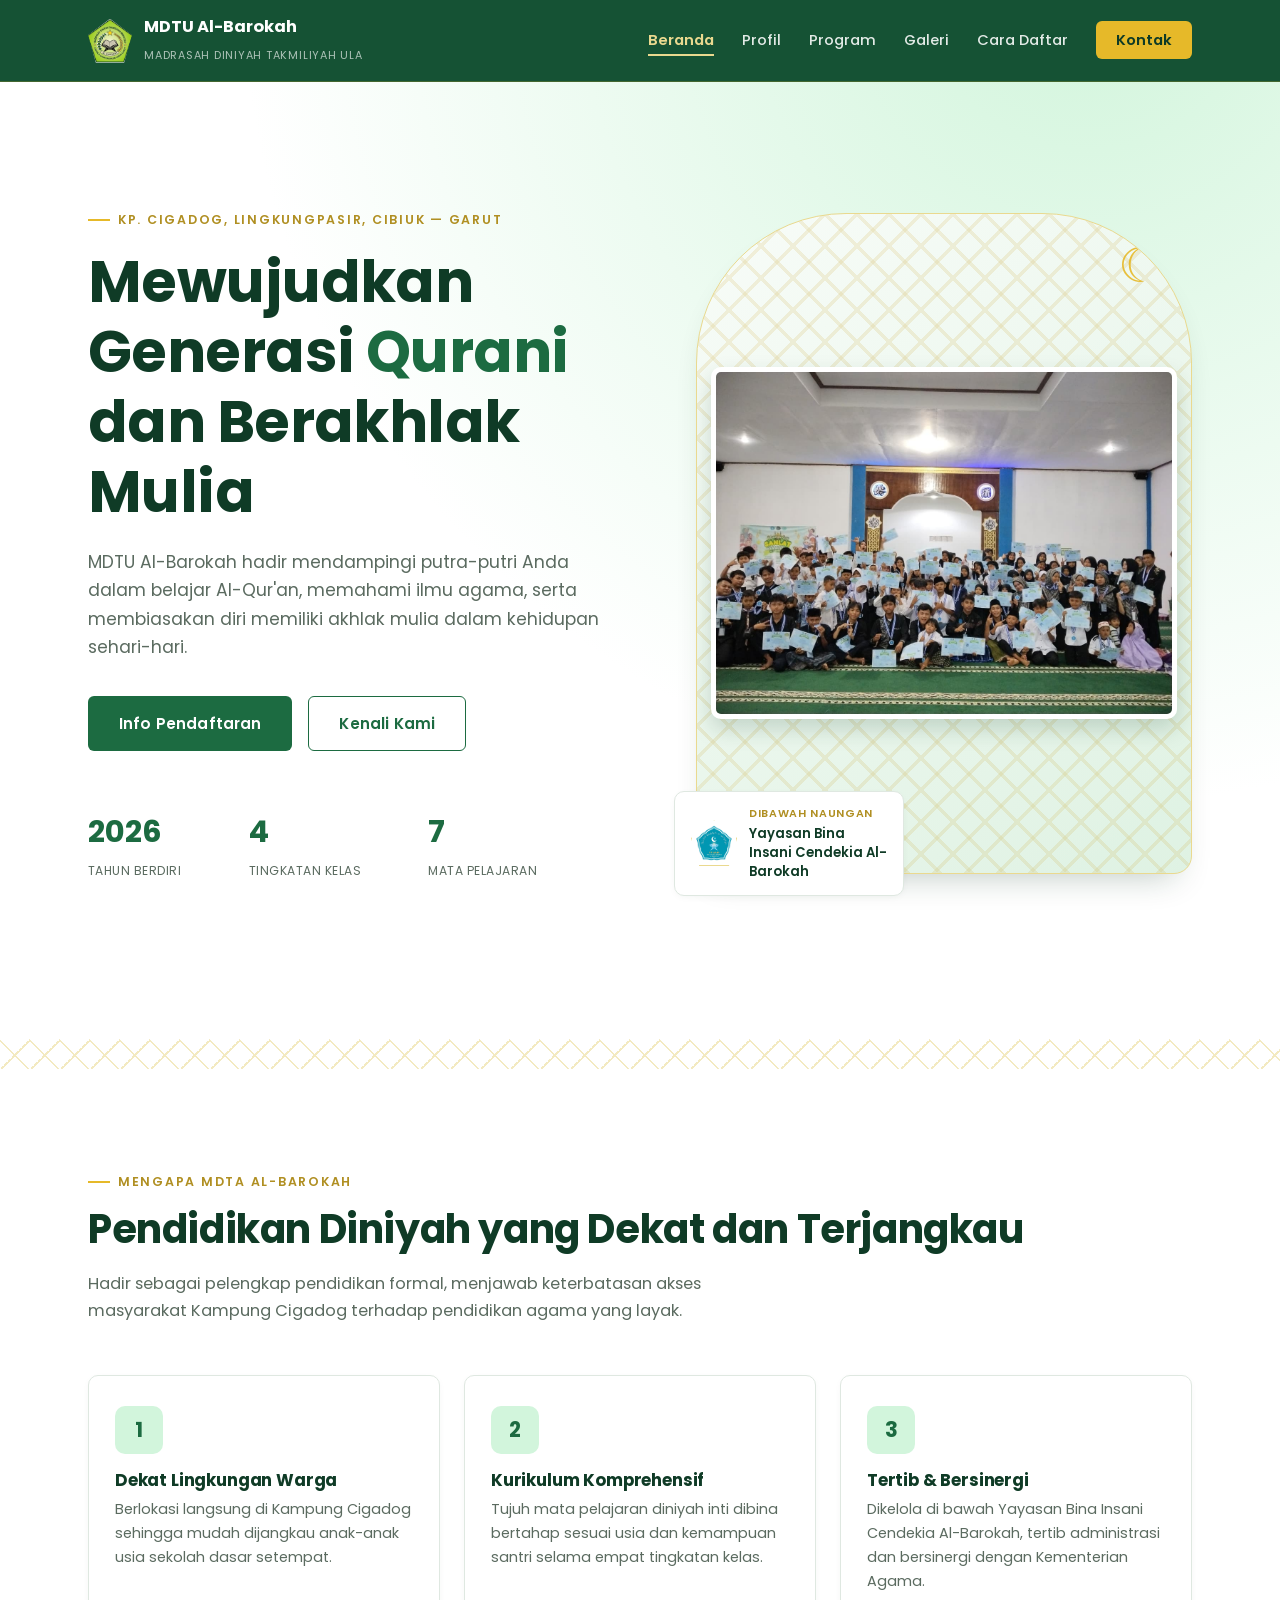
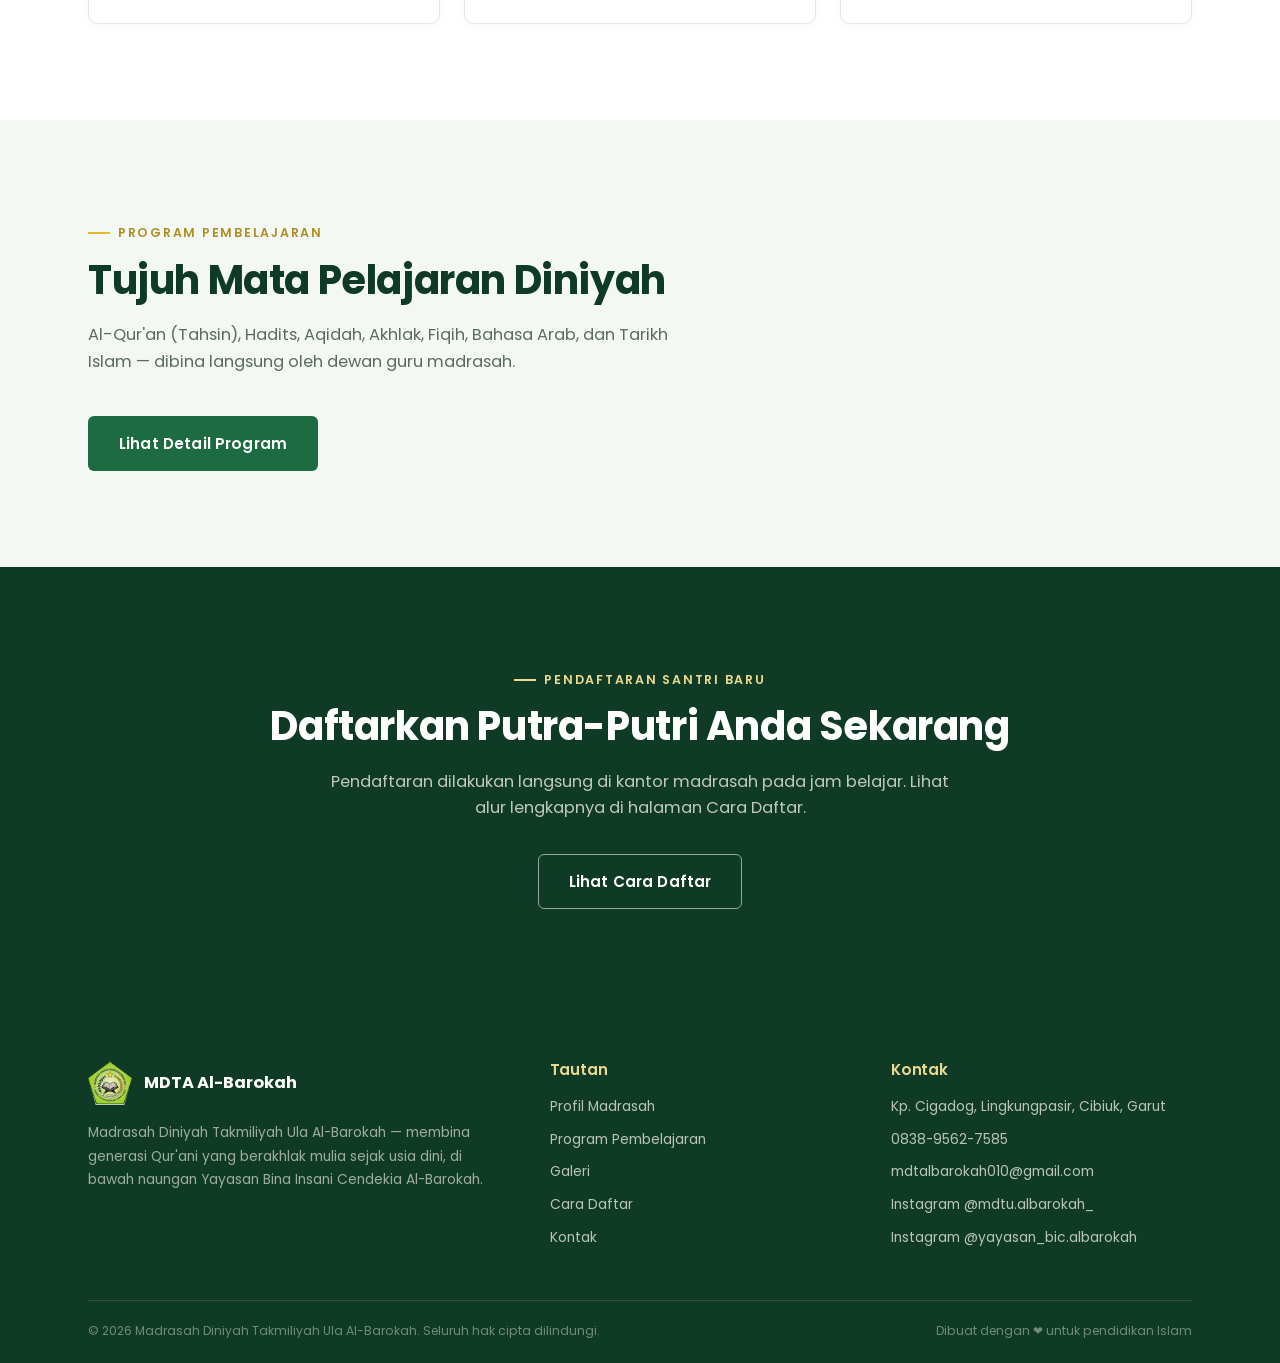
==== index.html @ fc1f7b7e "muti" ====
<!DOCTYPE html>
<html lang="id">
<head>
<meta charset="UTF-8">
<meta name="viewport" content="width=device-width, initial-scale=1.0">
<title>MDTU Al-Barokah — Beranda</title>
<meta name="description" content="Madrasah Diniyah Takmiliyah Ula Al-Barokah, Kp. Cigadog, Lingkungpasir, Cibiuk, Garut.">
<link rel="preconnect" href="https://fonts.googleapis.com">
<link rel="preconnect" href="https://fonts.gstatic.com" crossorigin>
<link href="https://fonts.googleapis.com/css2?family=Poppins:wght@300;400;500;600;700;800&display=swap" rel="stylesheet">
<link rel="stylesheet" href="css/style.css">
</head>
<body>

<header>
  <div class="nav-wrap">
    <a href="index.html" class="logo">
      <div class="logo-mark"><img src="assets/logo-mdta.jpeg" alt="Logo MDTA Al-Barokah"></div>
      <div class="logo-text">
        <span class="name">MDTU Al-Barokah</span>
        <span class="tagline">Madrasah Diniyah Takmiliyah Ula</span>
      </div>
    </a>
    <nav id="mainNav">
      <ul>
        <li><a href="index.html" class="active">Beranda</a></li>
        <li><a href="profil.html">Profil</a></li>
        <li><a href="program.html">Program</a></li>
        <li><a href="galeri.html">Galeri</a></li>
        <li><a href="pendaftaran.html">Cara Daftar</a></li>
        <li><a href="kontak.html" class="nav-cta">Kontak</a></li>
      </ul>
    </nav>
    <button class="burger" id="burger" aria-label="Buka menu"><span></span><span></span><span></span></button>
  </div>
</header>

<section class="hero">
  <div class="hero-inner">
    <div class="hero-text">
      <span class="eyebrow">Kp. Cigadog, Lingkungpasir, Cibiuk — Garut</span>
      <h1>Mewujudkan Generasi <em>Qurani</em> dan Berakhlak Mulia</h1>
      <p>MDTU Al-Barokah hadir mendampingi putra-putri Anda dalam belajar Al-Qur'an, memahami ilmu agama, serta membiasakan diri memiliki akhlak mulia dalam kehidupan sehari-hari.</p>
    <div class="hero-actions">
        <a href="pendaftaran.html" class="btn btn-green">Info Pendaftaran</a>
        <a href="profil.html" class="btn btn-outline">Kenali Kami</a>
      </div>
      <div class="hero-stats">
        <div><strong>2026</strong><span>Tahun Berdiri</span></div>
        <div><strong>4</strong><span>Tingkatan Kelas</span></div>
        <div><strong>7</strong><span>Mata Pelajaran</span></div>
      </div>
    </div>
<div class="hero-photo reveal">
  <div class="hero-frame">
    <img src="assets/beranda 1.png"
      alt="Gedung MDTA Al-Barokah">
  </div>

  <div class="hero-photo-badge">
  <div class="badge-logo">
    <img src="assets/logo-yayasan.png"
      alt="Logo Yayasan Bina Insani Cendekia Al-Barokah">
  </div>

  <p>
    <span>Dibawah naungan</span>
    Yayasan Bina Insani Cendekia Al-Barokah
  </p>
</div>
</div>
  </div>
</section>

<div class="lattice-divider"></div>

<section>
  <div class="container">
    <span class="eyebrow">Mengapa MDTA Al-Barokah</span>
    <h2 class="section-title">Pendidikan Diniyah yang Dekat dan Terjangkau</h2>
    <p class="section-sub">Hadir sebagai pelengkap pendidikan formal, menjawab keterbatasan akses masyarakat Kampung Cigadog terhadap pendidikan agama yang layak.</p>
    <div class="value-grid">
      <div class="value-card reveal">
        <div class="icon">1</div>
        <h4>Dekat Lingkungan Warga</h4>
        <p>Berlokasi langsung di Kampung Cigadog sehingga mudah dijangkau anak-anak usia sekolah dasar setempat.</p>
      </div>
      <div class="value-card reveal">
        <div class="icon">2</div>
        <h4>Kurikulum Komprehensif</h4>
        <p>Tujuh mata pelajaran diniyah inti dibina bertahap sesuai usia dan kemampuan santri selama empat tingkatan kelas.</p>
      </div>
      <div class="value-card reveal">
        <div class="icon">3</div>
        <h4>Tertib &amp; Bersinergi</h4>
        <p>Dikelola di bawah Yayasan Bina Insani Cendekia Al-Barokah, tertib administrasi dan bersinergi dengan Kementerian Agama.</p>
      </div>
    </div>
  </div>
</section>

<section class="bg-soft">
  <div class="container">
    <span class="eyebrow">Program Pembelajaran</span>
    <h2 class="section-title">Tujuh Mata Pelajaran Diniyah</h2>
    <p class="section-sub">Al-Qur'an (Tahsin), Hadits, Aqidah, Akhlak, Fiqih, Bahasa Arab, dan Tarikh Islam — dibina langsung oleh dewan guru madrasah.</p>
    <div style="margin-top:40px;">
      <a href="program.html" class="btn btn-green">Lihat Detail Program</a>
    </div>
  </div>
</section>

<section class="daftar">
  <div class="container" style="text-align:center;">
    <span class="eyebrow" style="justify-content:center;">Pendaftaran Santri Baru</span>
    <h2 class="section-title" style="color:#fff;">Daftarkan Putra-Putri Anda Sekarang</h2>
    <p class="section-sub" style="margin:0 auto 32px;">Pendaftaran dilakukan langsung di kantor madrasah pada jam belajar. Lihat alur lengkapnya di halaman Cara Daftar.</p>
    <a href="pendaftaran.html" class="btn btn-outline-light">Lihat Cara Daftar</a>
  </div>
</section>

<footer>
  <div class="container">
    <div class="footer-grid">
      <div>
        <a href="index.html" class="logo" style="margin-bottom:16px;">
          <div class="logo-mark"><img src="assets/logo-mdta.jpeg" alt="Logo MDTA Al-Barokah"></div>
          <div class="logo-text"><span class="name">MDTA Al-Barokah</span></div>
        </a>
        <p>Madrasah Diniyah Takmiliyah Ula Al-Barokah — membina generasi Qur'ani yang berakhlak mulia sejak usia dini, di bawah naungan Yayasan Bina Insani Cendekia Al-Barokah.</p>
      </div>
      <div>
        <h4>Tautan</h4>
        <ul>
          <li><a href="profil.html">Profil Madrasah</a></li>
          <li><a href="program.html">Program Pembelajaran</a></li>
          <li><a href="galeri.html">Galeri</a></li>
          <li><a href="pendaftaran.html">Cara Daftar</a></li>
          <li><a href="kontak.html">Kontak</a></li>
        </ul>
      </div>
      <div>
        <h4>Kontak</h4>
        <ul>
          <li>Kp. Cigadog, Lingkungpasir, Cibiuk, Garut</li>
          <li>0838-9562-7585</li>
          <li>mdtalbarokah010@gmail.com</li>
          <li><a href="https://www.instagram.com/mdtu.albarokah_/" target="_blank" rel="noopener">Instagram @mdtu.albarokah_</a></li>
          <li><a href="https://www.instagram.com/yayasan_bic.albarokah/" target="_blank" rel="noopener">Instagram @yayasan_bic.albarokah</a></li>
        </ul>
      </div>
    </div>
    <div class="footer-bottom">
      <span>© 2026 Madrasah Diniyah Takmiliyah Ula Al-Barokah. Seluruh hak cipta dilindungi.</span>
      <span>Dibuat dengan ❤ untuk pendidikan Islam</span>
    </div>
  </div>
</footer>

<script src="js/main.js"></script>
</body>
</html>
---- css/style.css ----
/* ==========================================================
   MDTA Al-Barokah — Stylesheet Utama
   Palet: hijau zamrud segar + emas, latar terang, font Poppins
   ========================================================== */

:root{
  --bg:#FFFFFF;
  --bg-soft:#F3F8F4;
  --bg-soft-2:#EEF6F0;
  --green-900:#0F3B26;
  --green-800:#155234;
  --green-700:#1C6B41;
  --green-600:#2A8752;
  --green-500:#3CA164;
  --green-100:#d2f5dc;
  --green-050:#b0f3bb;
  --gold:#e6b929;
  --gold-600:#B08F22;
  --gold-light:#EAD98F;
  --cream:#FBF8EF;
  --text-dark:#182620;
  --text-muted:#5B6B60;
  --border:#DFE8E1;
  --shadow-sm:0 2px 10px -4px rgba(15,59,38,.10);
  --shadow-md:0 18px 34px -18px rgba(15,59,38,.30);
}

*{margin:0;padding:0;box-sizing:border-box;}
html{scroll-behavior:smooth;}
body{
  background:var(--bg);
  color:var(--text-dark);
  font-family:'Poppins',sans-serif;
  font-weight:400;
  line-height:1.65;
  overflow-x:hidden;
  -webkit-font-smoothing:antialiased;
}
h1,h2,h3,h4{
  font-family:'Poppins',sans-serif;
  font-weight:700;
  color:var(--green-900);
  line-height:1.22;
  letter-spacing:-.01em;
}
a{text-decoration:none;color:inherit;}
ul{list-style:none;}
img{max-width:100%;display:block;}
.container{max-width:1160px;margin:0 auto;padding:0 28px;}

.eyebrow{
  font-family:'Poppins',sans-serif;
  font-weight:600;
  text-transform:uppercase;
  color:var(--gold-600);
  letter-spacing:.14em;
  font-size:.78rem;
  margin-bottom:12px;
  display:inline-flex;
  align-items:center;
  gap:8px;
}
.eyebrow::before{
  content:'';width:22px;height:2px;background:var(--gold);display:inline-block;
}
.section-title{font-size:clamp(1.8rem,3.1vw,2.5rem);margin-bottom:18px;}
.section-sub{color:var(--text-muted);max-width:620px;font-size:1.02rem;}

.btn{
  display:inline-flex;align-items:center;gap:8px;
  padding:14px 30px;
  border-radius:6px;
  font-weight:600;
  font-size:.95rem;
  letter-spacing:.01em;
  cursor:pointer;
  border:1.5px solid transparent;
  transition:all .25s ease;
}
.btn-green{background:var(--green-700);color:#fff;}
.btn-green:hover{background:var(--green-800);transform:translateY(-2px);box-shadow:var(--shadow-md);}
.btn-outline{border-color:var(--green-700);color:var(--green-700);background:#fff;}
.btn-outline:hover{background:var(--green-050);}
.btn-outline-light{border-color:rgba(255,255,255,.55);color:#fff;}
.btn-outline-light:hover{background:rgba(255,255,255,.12);}

.lattice-divider{
  height:30px;
  background-repeat:repeat-x;
  background-size:30px 30px;
  background-image:
    linear-gradient(45deg, transparent 46%, var(--gold-light) 46%, var(--gold-light) 50%, transparent 50%),
    linear-gradient(-45deg, transparent 46%, var(--gold-light) 46%, var(--gold-light) 50%, transparent 50%);
  opacity:.55;
}

/* ---------- Header ---------- */
header{
  position:sticky;
  top:0;
  left:0;
  right:0;
  z-index:100;
  background:var(--green-800);
  border-bottom:1px solid rgba(201,162,39,.25);
}
/* Warna isi header hijau tua */
header .logo-text .name{
  color:#fff;
}

header .logo-text .tagline{
  color:rgba(255,255,255,.65);
}

header nav a{
  color:rgba(255,255,255,.88);
}

header nav a.active{
  color:var(--gold-light);
}

header nav a::after{
  background:var(--gold-light);
}

header nav a.nav-cta{
  background:var(--gold);
  color:var(--green-900);
}

header nav a.nav-cta:hover{
  background:var(--gold-light);
}

header .burger span{
  background:#fff;
}
.nav-wrap{
  display:flex;align-items:center;justify-content:space-between;
  padding:14px 28px;max-width:1160px;margin:0 auto;
}
.logo{display:flex;align-items:center;gap:12px;}
.logo-mark{
  width:44px;
  height:44px;
  overflow:hidden;
  flex-shrink:0;
  clip-path:polygon(50% 0,100% 38%,82% 100%,18% 100%,0 38%);
  background:#fff;
}
.logo-mark img{width:100%;height:100%;object-fit:cover;}
.logo-text .name{font-family:'Poppins',sans-serif;font-weight:700;font-size:1.02rem;display:block;color:var(--green-900);}
.logo-text .tagline{font-size:.68rem;letter-spacing:.07em;text-transform:uppercase;color:var(--text-muted);}
nav ul{display:flex;gap:28px;align-items:center;}
nav a{color:var(--text-dark);font-size:.92rem;font-weight:500;position:relative;padding:6px 0;}
nav a::after{content:'';position:absolute;left:0;bottom:0;width:0;height:2px;background:var(--gold);transition:width .25s ease;}
nav a:hover::after,nav a.active::after{width:100%;}
nav a.active{color:var(--green-700);font-weight:600;}
nav a.nav-cta{
  background:var(--green-700);color:#fff;padding:9px 20px;border-radius:6px;font-weight:600;
}
nav a.nav-cta::after{display:none;}
nav a.nav-cta:hover{background:var(--green-800);}
.burger{display:none;flex-direction:column;gap:5px;cursor:pointer;background:none;border:none;padding:6px;}
.burger span{width:24px;height:2px;background:var(--green-900);}

/* ---------- Page header (non-home hero) ---------- */
.page-header{
  background:linear-gradient(180deg,var(--green-050) 0%, var(--bg) 100%);
  padding:64px 0 56px;
  border-bottom:1px solid var(--border);
}
.page-header .eyebrow{margin-bottom:10px;}
.page-header h1{font-size:clamp(2rem,4vw,2.9rem);}
.page-header p{color:var(--text-muted);max-width:640px;margin-top:14px;font-size:1.03rem;}
.breadcrumb{font-size:.82rem;color:var(--text-muted);margin-bottom:18px;}
.breadcrumb a{color:var(--green-700);font-weight:500;}

/* ---------- Hero (Beranda) ---------- */
.hero{
  position:relative;
  background:
    radial-gradient(ellipse at 85% -10%, var(--green-100) 0%, transparent 55%),
    var(--bg);
  overflow:hidden;
}
.hero-inner{
  position:relative;z-index:2;
  max-width:1160px;margin:0 auto;padding:25px 28px 60px;
  display:grid;grid-template-columns:1.05fr .95fr;gap:60px;align-items:center;
}
.hero-text .eyebrow{margin-bottom:16px;}
.hero h1{
  font-size:clamp(2.3rem,4.6vw,3.6rem);
  max-width:600px;
  margin-bottom:20px;
}
.hero h1 em{color:var(--green-700);font-style:normal;}
.hero p{
  color:var(--text-muted);
  max-width:520px;font-size:1.08rem;margin-bottom:34px;
}
.hero-actions{display:flex;gap:16px;flex-wrap:wrap;}
.hero-stats{
  display:grid;grid-template-columns:repeat(4,auto);gap:36px;margin-top:56px;flex-wrap:wrap;
}
.hero-stats div strong{display:block;font-family:'Poppins',sans-serif;font-weight:700;font-size:1.9rem;color:var(--green-700);}
.hero-stats div span{font-size:.76rem;color:var(--text-muted);letter-spacing:.04em;text-transform:uppercase;}

.hero-photo{position:relative;}
.arch-frame{
  position:relative;
  aspect-ratio:3/4;
  background:var(--green-100);
  border-top-left-radius:180px;border-top-right-radius:180px;
  overflow:hidden;
  border:1px solid var(--gold-light);
  box-shadow:var(--shadow-md);
}
.arch-frame img{width:100%;height:100%;object-fit:cover;object-position:center;}
.arch-frame::before{
  content:'';position:absolute;inset:14px;
  border:1px solid rgba(201,162,39,.55);
  border-top-left-radius:170px;border-top-right-radius:170px;
  pointer-events:none;z-index:2;
}
.hero-photo-badge{
  position:absolute;bottom:-22px;left:-22px;
  background:#fff;border:1px solid var(--border);box-shadow:var(--shadow-sm);
  padding:16px 20px;border-radius:10px;
  display:flex;align-items:center;gap:12px;
  max-width:230px;
}
.hero-photo-badge p{font-size:.8rem;color:var(--text-muted);line-height:1.5;margin:0;}

/* ---------- generic section ---------- */
section{padding:96px 0;}
.bg-soft{background:var(--bg-soft);}

/* ---------- Profil ---------- */
.profil-grid{
  display:grid;grid-template-columns:.85fr 1.15fr;gap:64px;align-items:center;
}
.profil-text .lead{font-size:1.06rem;color:var(--text-muted);margin-bottom:28px;}
.vm-grid{display:grid;grid-template-columns:1fr 1fr;gap:22px;margin-top:8px;}
.vm-card{
  background:#fff;
  border:1px solid var(--border);
  border-top:3px solid var(--gold);
  border-radius:8px;
  padding:24px 24px;
  box-shadow:var(--shadow-sm);
}
.vm-card h4{font-size:1.08rem;margin-bottom:8px;color:var(--green-800);}
.vm-card p{font-size:.92rem;color:var(--text-muted);}

.value-grid{display:grid;grid-template-columns:repeat(3,1fr);gap:24px;margin-top:50px;}
.value-card{background:#fff;border:1px solid var(--border);border-radius:10px;padding:30px 26px;box-shadow:var(--shadow-sm);}
.value-card .icon{
  width:48px;height:48px;border-radius:10px;background:var(--green-100);
  display:flex;align-items:center;justify-content:center;color:var(--green-700);
  font-size:1.3rem;font-weight:700;margin-bottom:16px;
}
.value-card h4{font-size:1.05rem;margin-bottom:8px;}
.value-card p{font-size:.9rem;color:var(--text-muted);}
.philosophy-logo{
  width:120px;
  height:120px;
  object-fit:cover;
  clip-path:polygon(50% 0,100% 38%,82% 100%,18% 100%,0 38%);
  margin:4px 0 6px;
  box-shadow:var(--shadow-sm);
}

/* ---------- Struktur Organisasi ---------- */
.org-grid{display:grid;grid-template-columns:repeat(4,1fr);gap:20px;margin-top:50px;}
.org-card{
  background:#fff;border:1px solid var(--border);border-radius:10px;
  padding:26px 22px;text-align:center;box-shadow:var(--shadow-sm);font:inherit;cursor:pointer;
  transition:transform .25s ease,box-shadow .25s ease,border-color .25s ease;
}
.org-card:hover,.org-card:focus-visible{transform:translateY(-5px);box-shadow:var(--shadow-md);border-color:var(--gold);outline:none;}
.org-avatar{
  width:94px;height:94px;border-radius:50%;margin:0 auto 16px;object-fit:cover;
  border:3px solid var(--green-100);box-shadow:0 0 0 2px var(--gold-light);
}
.org-card .role{font-size:.72rem;text-transform:uppercase;letter-spacing:.06em;color:var(--gold-600);font-weight:600;margin-bottom:4px;}
.org-card .person{font-size:.95rem;font-weight:600;color:var(--green-900);}

/* ---------- Program ---------- */
.program-grid{
  display:grid;grid-template-columns:repeat(4,1fr);gap:24px;margin-top:50px;
}
.program-card{
  background:#fff;
  padding:32px 26px;
  border:1px solid var(--border);
  border-radius:10px;
  transition:transform .25s ease, box-shadow .25s ease, border-color .25s ease;
  position:relative;
}
.program-card:hover{transform:translateY(-6px);box-shadow:var(--shadow-md);border-color:var(--gold);}
.program-num{
  font-family:'Poppins',sans-serif;font-size:2rem;font-weight:700;
  color:transparent;-webkit-text-stroke:1.4px var(--green-600);
  display:block;margin-bottom:14px;
}
.program-card h3{font-size:1.12rem;margin-bottom:10px;}
.program-card p{font-size:.9rem;color:var(--text-muted);}

.jenjang-list{margin-top:50px;display:grid;grid-template-columns:repeat(3,1fr);gap:24px;}
.jenjang-card{background:#fff;border:1px solid var(--border);border-radius:10px;padding:28px 24px;box-shadow:var(--shadow-sm);}
.jenjang-card h4{font-size:1.02rem;margin-bottom:10px;color:var(--green-800);}
.jenjang-card p{font-size:.9rem;color:var(--text-muted);}

/* ---------- Program Unggulan ---------- */
.unggulan-grid{display:grid;grid-template-columns:repeat(3,1fr);gap:24px;margin-top:42px;}
.unggulan-card{background:#fff;border:1px solid var(--border);border-top:4px solid var(--gold);border-radius:10px;padding:28px 24px;box-shadow:var(--shadow-sm);}
.unggulan-card h3{font-size:1.1rem;margin-bottom:10px;}.unggulan-card p{font-size:.9rem;color:var(--text-muted);}

/* ---------- Galeri ---------- */

.galeri-grid {
  display: grid;
  grid-template-columns: repeat(4, 1fr);
  grid-auto-rows: 150px;
  gap: 14px;
  margin-top: 50px;
}

.galeri-item {
  position: relative;
  overflow: hidden;
  border-radius: 10px;
  display: flex;
  align-items: flex-end;
  background: transparent;
}

.galeri-item:nth-child(1) {
  grid-column: span 2;
  grid-row: span 2;
}

.galeri-item:nth-child(4) {
  grid-column: span 2;
}

/* Gambar memenuhi kotak */
.galeri-item img {
  position: absolute;
  top: 0;
  left: 0;
  width: 100%;
  height: 100%;
  object-fit: cover;
  display: block;
  z-index: 1;
}

/* Caption di atas gambar */
.galeri-item span {
  position: relative;
  z-index: 3;
  width: 100%;
  padding: 16px 14px 12px;
  color: #ffffff !important;
  font-size: 0.82rem;
  font-weight: 500;
  background: linear-gradient(to top, rgba(15, 59, 38, 0.85), transparent);
  pointer-events: none;
}

/* Hilangkan pola kotak-kotak */
.galeri-item::after {
  display: none;
}

.galeri-note {
  margin-top: 34px;
  padding: 18px 22px;
  background: var(--green-050);
  border: 1px dashed var(--gold-light);
  border-radius: 8px;
  font-size: 0.88rem;
  color: var(--text-muted);
}

/* ---------- Profil pengurus ---------- */
.profile-modal{position:fixed;inset:0;z-index:200;display:none;align-items:center;justify-content:center;padding:22px;}
.profile-modal.is-open{display:flex;}.profile-modal__backdrop{position:absolute;inset:0;background:rgba(15,59,38,.7);}
.profile-modal__panel{position:relative;z-index:1;width:min(100%,510px);max-height:90vh;overflow:auto;background:#fff;border-radius:14px;padding:38px;box-shadow:0 24px 55px rgba(0,0,0,.28);}
.profile-modal__close{position:absolute;right:14px;top:10px;border:0;background:transparent;font-size:2rem;color:var(--green-800);cursor:pointer;line-height:1;}
.profile-modal__photo{width:118px;height:118px;border-radius:50%;object-fit:cover;border:3px solid var(--gold-light);margin-bottom:20px;}.profile-modal h2{font-size:1.65rem;margin-bottom:18px;}
.profile-modal dl{border-top:1px solid var(--border);}.profile-modal dl div{padding:12px 0;border-bottom:1px solid var(--border);}.profile-modal dt{font-size:.75rem;text-transform:uppercase;letter-spacing:.06em;color:var(--gold-600);font-weight:600;}.profile-modal dd{margin:3px 0 0;color:var(--text-muted);font-size:.92rem;}.profile-modal__note{font-size:.8rem;color:var(--text-muted);margin-top:17px;}

/* ---------- Cara Daftar ---------- */
.daftar{background:var(--green-900);color:var(--cream);position:relative;}
.daftar .eyebrow{color:var(--gold-light);}
.daftar .eyebrow::before{background:var(--gold-light);}
.daftar .section-sub{color:rgba(251,248,239,.75);}
.daftar-steps{margin-top:50px;display:grid;grid-template-columns:repeat(4,1fr);gap:22px;}
.step-card{background:rgba(251,248,239,.06);border:1px solid rgba(201,162,39,.3);border-radius:10px;padding:26px 22px;}
.step-num{font-family:'Poppins',sans-serif;font-weight:700;font-size:1.6rem;color:var(--gold-light);margin-bottom:12px;display:block;}
.step-card h4{color:#fff;font-size:1rem;margin-bottom:8px;}
.step-card p{font-size:.88rem;color:rgba(251,248,239,.7);}
.daftar-note{margin-top:40px;padding:20px 24px;background:rgba(251,248,239,.06);border-left:3px solid var(--gold);border-radius:6px;font-size:.92rem;color:rgba(251,248,239,.85);max-width:720px;}

/* ---------- Kontak ---------- */
.kontak-grid{display:grid;grid-template-columns:1fr 1fr;gap:56px;margin-top:50px;align-items:stretch;}
.kontak-list{display:flex;flex-direction:column;gap:22px;}
.kontak-item{
  display:flex;gap:16px;background:#fff;border:1px solid var(--border);border-radius:10px;padding:20px;box-shadow:var(--shadow-sm);
}
.kontak-icon{
  width:44px;height:44px;flex-shrink:0;
  border-radius:9px;background:var(--green-100);
  display:flex;align-items:center;justify-content:center;
  color:var(--green-700);font-size:1.1rem;
}
.kontak-item h4{font-size:.98rem;margin-bottom:4px;color:var(--green-900);}
.kontak-item p{font-size:.9rem;color:var(--text-muted);}
.kontak-item a{color:var(--green-700);font-weight:600;}
.map-box{
  border-radius:12px;overflow:hidden;
  min-height:280px;position:relative;
  border:1px solid var(--border);box-shadow:var(--shadow-sm);
}

/* ---------- Footer ---------- */
footer{background:var(--green-900);color:rgba(251,248,239,.72);padding:56px 0 22px;}
.footer-grid{display:grid;grid-template-columns:1.4fr 1fr 1fr;gap:40px;margin-bottom:40px;}
footer .logo-text .name{color:#fff;}
footer .logo-text .tagline{color:rgba(251,248,239,.55);}
footer h4{color:var(--gold-light);font-size:.95rem;margin-bottom:16px;font-weight:600;}
footer p{font-size:.86rem;line-height:1.7;color:rgba(251,248,239,.6);}
footer ul li{margin-bottom:10px;font-size:.86rem;}
footer ul li a:hover{color:var(--gold-light);}
.footer-bottom{border-top:1px solid rgba(201,162,39,.2);padding-top:20px;display:flex;justify-content:space-between;font-size:.76rem;color:rgba(251,248,239,.42);flex-wrap:wrap;gap:10px;}

/* ---------- reveal ---------- */
.reveal{opacity:0;transform:translateY(22px);transition:opacity .7s ease, transform .7s ease;}
.reveal.in{opacity:1;transform:translateY(0);}

@media(prefers-reduced-motion: reduce){
  *{animation:none !important;transition:none !important;}
}

/* ---------- Responsive ---------- */
@media(max-width:980px){
  .hero-inner{grid-template-columns:1fr;}
  .hero-photo{max-width:420px;margin:0 auto;}
  .profil-grid,.kontak-grid{grid-template-columns:1fr;}
  .program-grid{grid-template-columns:repeat(2,1fr);}
  .org-grid{grid-template-columns:repeat(2,1fr);}
  .value-grid,.jenjang-list,.unggulan-grid{grid-template-columns:1fr 1fr;}
  .daftar-steps{grid-template-columns:1fr 1fr;}
  .footer-grid{grid-template-columns:1fr;}
  .galeri-grid{grid-template-columns:repeat(2,1fr);}
  .hero-stats{grid-template-columns:repeat(2,auto);}
}
@media(max-width:760px){
  nav{position:fixed;top:73px;left:0;right:0;background:#fff;border-bottom:1px solid var(--border);
      max-height:0;overflow:hidden;transition:max-height .3s ease;}
  nav.open{max-height:420px;}
  nav ul{flex-direction:column;gap:0;padding:10px 28px 20px;align-items:flex-start;}
  nav ul li{width:100%;border-bottom:1px solid var(--border);}
  nav ul li a{display:block;padding:14px 0;}
  nav a.nav-cta{display:inline-flex;margin:12px 0;}
  .burger{display:flex;}
  .program-grid,.value-grid,.jenjang-list,.unggulan-grid,.daftar-steps{grid-template-columns:1fr;}
  .org-grid{grid-template-columns:1fr 1fr;}
}
/* Menyamakan jarak judul halaman ke isi utama */
.page-header + section{
  padding-top:50px;
}

/* Menghapus jarak tambahan pada isi halaman pertama */
.page-header + section .program-grid,
.page-header + section .galeri-grid,
.page-header + section .kontak-grid,
.page-header + section .daftar-steps{
  margin-top:0;
}
/* Dua foto landscape di Beranda */
.hero-gallery{
  position:relative;
  padding-bottom:65px;
}

.hero-gallery figure{
  margin:0;
  overflow:hidden;
  background:var(--green-100);
  border:1px solid var(--gold-light);
  box-shadow:var(--shadow-md);
}

.hero-gallery img{
  width:100%;
  height:100%;
  object-fit:cover;
}

.hero-gallery__main{
  width:100%;
  aspect-ratio:16 / 10;
  border-radius:14px;
}

.hero-gallery__secondary{
  position:absolute;
  width:52%;
  aspect-ratio:16 / 10;
  bottom:0;
  left:-35px;
  border-radius:10px;
  border:5px solid #fff !important;
}

.hero-gallery figcaption{
  position:absolute;
  left:0;
  right:0;
  bottom:0;
  padding:28px 14px 12px;
  color:#fff;
  font-size:.78rem;
  font-weight:600;
  background:linear-gradient(transparent,rgba(15,59,38,.82));
}

.hero-gallery__main,
.hero-gallery__secondary{
  position:relative;
}

.hero-gallery .hero-photo-badge{
  bottom:22px;
  left:auto;
  right:-22px;
  z-index:3;
}

@media(max-width:980px){
  .hero-gallery{
    max-width:600px;
    margin:0 auto;
  }
}

@media(max-width:760px){
  .hero-gallery{
    padding-bottom:50px;
  }

  .hero-gallery__secondary{
    left:15px;
    width:58%;
  }

  .hero-gallery .hero-photo-badge{
    right:10px;
    bottom:8px;
  }
}
/* Frame portrait untuk foto landscape Beranda */
.hero-frame{
  width:100%;
  aspect-ratio:3 / 4;
  position:relative;
  display:flex;
  align-items:center;
  justify-content:center;
  overflow:hidden;
  border-radius:150px 150px 18px 18px;
  padding:28px 14px;
  border:1px solid var(--gold-light);
  background:
    linear-gradient(145deg,#f8fcf8,#dff2e3),
    var(--green-100);
  box-shadow:var(--shadow-md);
}

/* Motif geometri Islami */
.hero-frame::before{
  content:'';
  position:absolute;
  inset:0;
  opacity:.42;
  background-image:
    linear-gradient(45deg,transparent 46%,rgba(201,162,39,.34) 46%,rgba(201,162,39,.34) 54%,transparent 54%),
    linear-gradient(-45deg,transparent 46%,rgba(201,162,39,.34) 46%,rgba(201,162,39,.34) 54%,transparent 54%);
  background-size:32px 32px;
}

/* Hiasan bulan sabit */
.hero-frame::after{
  content:'☾';
  position:absolute;
  top:28px;
  right:30px;
  color:var(--gold);
  font-size:3rem;
  line-height:1;
  opacity:.9;
}

.hero-frame img{
  position:relative;
  z-index:1;
  width:100%;
  height:auto;
  max-height:72%;
  object-fit:contain; /* Foto tidak akan ter-crop */
  border:5px solid #fff;
  border-radius:10px;
  box-shadow:0 10px 22px rgba(15,59,38,.18);
}
.hero-photo-badge{
  padding:14px 16px;
  gap:12px;
}

.badge-logo{
  width:46px;
  height:46px;
  flex-shrink:0;
  overflow:hidden;
  background:#fff;
  border:1px solid var(--gold-light);
  clip-path:polygon(50% 0,100% 38%,82% 100%,18% 100%,0 38%);
}

.badge-logo img{
  width:100%;
  height:100%;
  object-fit:cover;
}

.hero-photo-badge p{
  margin:0;
  color:var(--green-900);
  font-size:.82rem;
  font-weight:600;
  line-height:1.45;
}

.hero-photo-badge p span{
  display:block;
  color:var(--gold-600);
  font-size:.68rem;
  font-weight:600;
  letter-spacing:.06em;
  text-transform:uppercase;
  margin-bottom:2px;
}
/* Filosofi logo dengan panah */
/* Filosofi logo */
.philosophy-diagram{
  position:relative;
  min-height:520px;
  margin-top:45px;
}

.philosophy-connectors{
  position:absolute;
  inset:0;
  z-index:0;
  width:100%;
  height:100%;
  pointer-events:none;
}

.philosophy-center{
  position:absolute;
  z-index:2;
  top:50%;
  left:50%;
  width:330px;
  text-align:center;
  transform:translate(-50%,-50%);
}

.philosophy-center strong{
  display:block;
  margin-top:16px;
  color:var(--green-900);
  font-size:1.05rem;
}

.philosophy-logo-wrap{
  width:300px;
  height:300px;
  margin:auto;
  padding:14px;
  display:flex;
  align-items:center;
  justify-content:center;
  background:#fff;
  border:2px solid var(--gold-light);
  clip-path:polygon(50% 0,100% 38%,82% 100%,18% 100%,0 38%);
  box-shadow:var(--shadow-md);
}

.philosophy-logo-wrap img{
  width:100%;
  height:100%;
  object-fit:cover;
  clip-path:polygon(50% 0,100% 38%,82% 100%,18% 100%,0 38%);
}

.philosophy-point{
  position:absolute;
  z-index:2;
  width:29%;
  padding:22px;
  background:#fff;
  border:1px solid var(--border);
  border-left:4px solid var(--gold);
  border-radius:10px;
  box-shadow:var(--shadow-sm);
}

.philosophy-point h3{
  font-size:1.05rem;
  margin-bottom:8px;
  color:var(--green-800);
}

.philosophy-point p{
  font-size:.88rem;
  color:var(--text-muted);
  line-height:1.65;
}

.philosophy-point--left{left:0;}
.philosophy-point--top{top:35px;}
.philosophy-point--bottom{bottom:35px;}

.philosophy-point--right{
  right:0;
  top:50%;
  transform:translateY(-50%);
  border-left:1px solid var(--border);
  border-right:4px solid var(--gold);
}

/* Panah lama tidak dipakai */
.philosophy-arrow{
  display:none;
}

@media(max-width:760px){
  .philosophy-diagram{
    min-height:0;
    display:grid;
    gap:18px;
  }

  .philosophy-connectors{
    display:none;
  }

  .philosophy-center,
  .philosophy-point{
    position:static;
    width:100%;
    transform:none;
  }

  .philosophy-center{
    order:-1;
    margin-bottom:15px;
  }

  .philosophy-logo-wrap{
    width:300px;
    height:300px;
  }
}
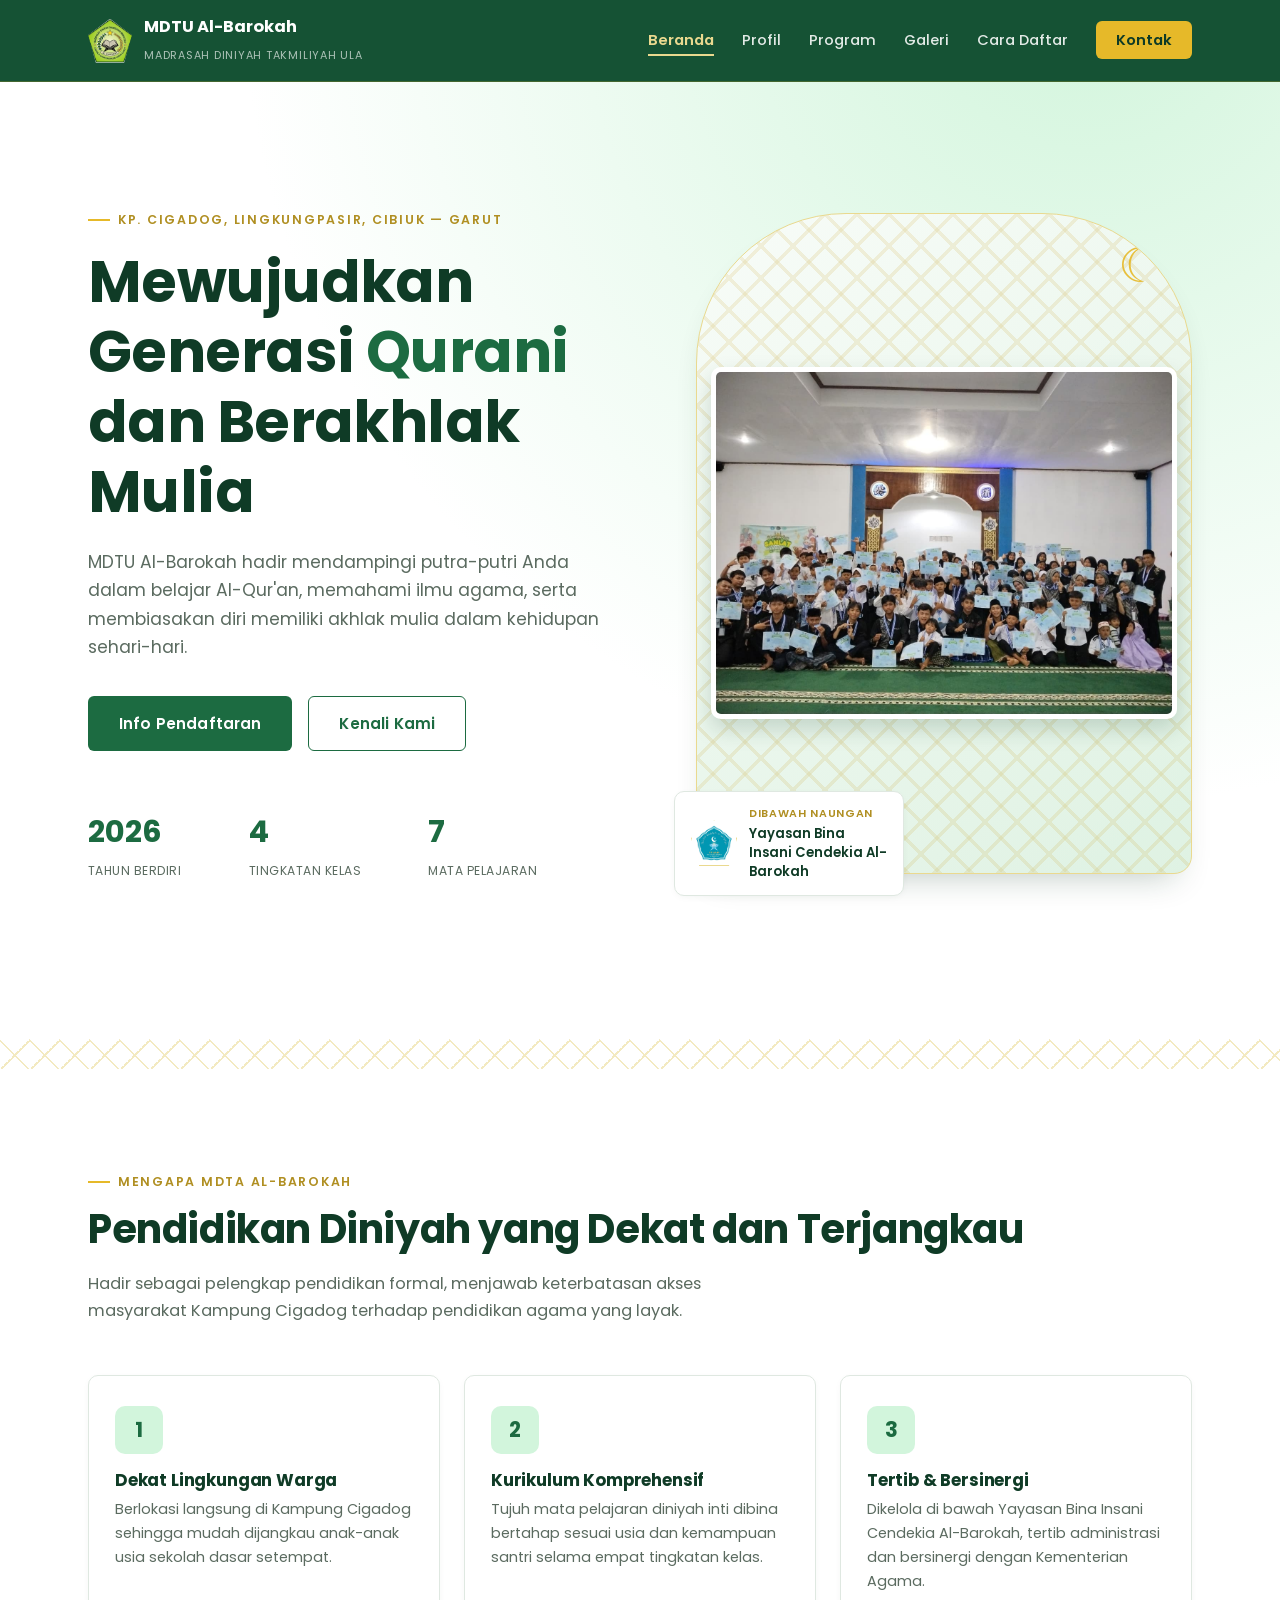
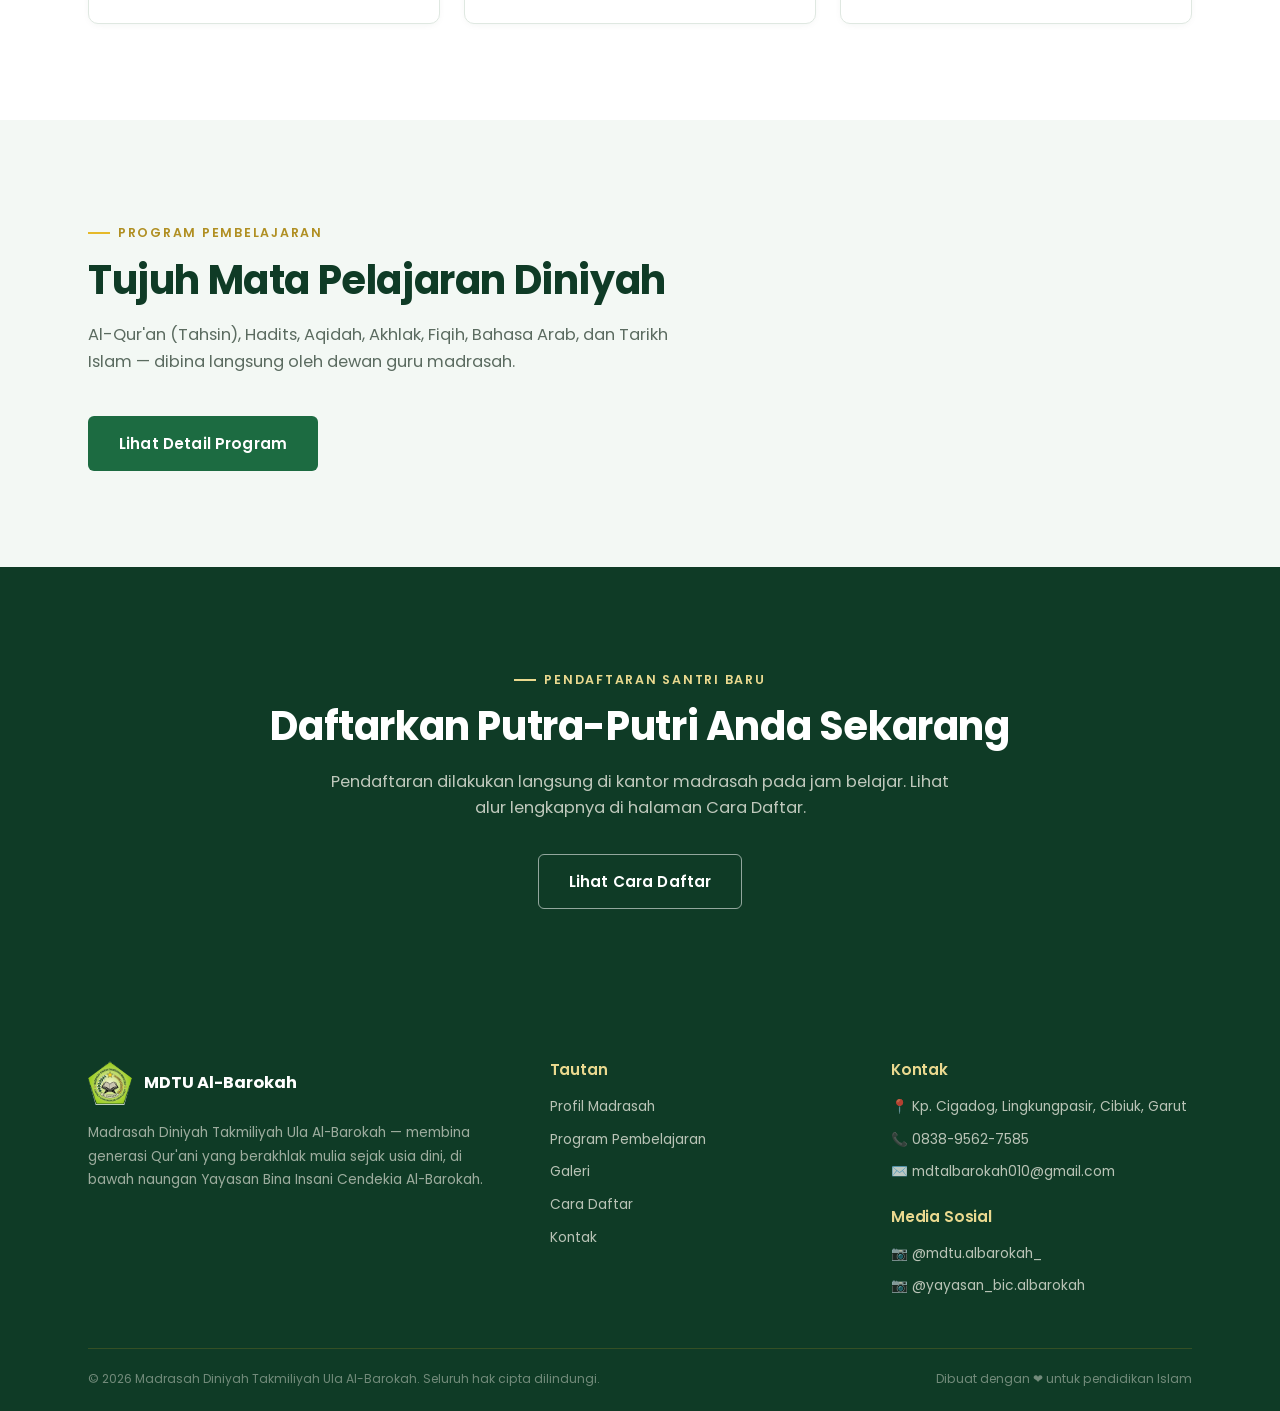
==== commit 263b7d3e: "muti" ====
--- a/index.html
+++ b/index.html
@@ -125,7 +125,7 @@
       <div>
         <a href="index.html" class="logo" style="margin-bottom:16px;">
           <div class="logo-mark"><img src="assets/logo-mdta.jpeg" alt="Logo MDTA Al-Barokah"></div>
-          <div class="logo-text"><span class="name">MDTA Al-Barokah</span></div>
+          <div class="logo-text"><span class="name">MDTU Al-Barokah</span></div>
         </a>
         <p>Madrasah Diniyah Takmiliyah Ula Al-Barokah — membina generasi Qur'ani yang berakhlak mulia sejak usia dini, di bawah naungan Yayasan Bina Insani Cendekia Al-Barokah.</p>
       </div>
@@ -141,12 +141,23 @@
       </div>
       <div>
         <h4>Kontak</h4>
-        <ul>
-          <li>Kp. Cigadog, Lingkungpasir, Cibiuk, Garut</li>
-          <li>0838-9562-7585</li>
-          <li>mdtalbarokah010@gmail.com</li>
-          <li><a href="https://www.instagram.com/mdtu.albarokah_/" target="_blank" rel="noopener">Instagram @mdtu.albarokah_</a></li>
-          <li><a href="https://www.instagram.com/yayasan_bic.albarokah/" target="_blank" rel="noopener">Instagram @yayasan_bic.albarokah</a></li>
+        <ul class="kontak-footer-list">
+          <li><span class="kontak-icon-item">📍</span> Kp. Cigadog, Lingkungpasir, Cibiuk, Garut</li>
+          <li><span class="kontak-icon-item">📞</span> 0838-9562-7585</li>
+          <li><span class="kontak-icon-item">✉️</span> mdtalbarokah010@gmail.com</li>
+        </ul>
+        <h4 style="margin-top:24px;">Media Sosial</h4>
+        <ul class="kontak-footer-list">
+          <li>
+            <a href="https://www.instagram.com/mdtu.albarokah_/" target="_blank" rel="noopener">
+              <span class="kontak-icon-item">📷</span> @mdtu.albarokah_
+            </a>
+          </li>
+          <li>
+            <a href="https://www.instagram.com/yayasan_bic.albarokah/" target="_blank" rel="noopener">
+              <span class="kontak-icon-item">📷</span> @yayasan_bic.albarokah
+            </a>
+          </li>
         </ul>
       </div>
     </div>
--- a/css/style.css
+++ b/css/style.css
@@ -275,19 +275,67 @@
 }
 
 /* ---------- Struktur Organisasi ---------- */
-.org-grid{display:grid;grid-template-columns:repeat(4,1fr);gap:20px;margin-top:50px;}
+/* ---------- Struktur Organisasi ---------- */
+.org-grid{
+  display:grid;
+  grid-template-columns:repeat(4,1fr);
+  gap:20px;
+  margin-top:50px;
+}
 .org-card{
-  background:#fff;border:1px solid var(--border);border-radius:10px;
-  padding:26px 22px;text-align:center;box-shadow:var(--shadow-sm);font:inherit;cursor:pointer;
+  background:#fff;
+  border:1px solid var(--border);
+  border-radius:10px;
+  padding:26px 22px;
+  text-align:center;
+  box-shadow:var(--shadow-sm);
+  font:inherit;
+  cursor:pointer;
   transition:transform .25s ease,box-shadow .25s ease,border-color .25s ease;
+  display:flex;
+  flex-direction:column;
+  align-items:center;
 }
 .org-card:hover,.org-card:focus-visible{transform:translateY(-5px);box-shadow:var(--shadow-md);border-color:var(--gold);outline:none;}
+
+/* Avatar — ukuran & posisi SAMA PERSIS untuk semua */
 .org-avatar{
-  width:94px;height:94px;border-radius:50%;margin:0 auto 16px;object-fit:cover;
-  border:3px solid var(--green-100);box-shadow:0 0 0 2px var(--gold-light);
-}
-.org-card .role{font-size:.72rem;text-transform:uppercase;letter-spacing:.06em;color:var(--gold-600);font-weight:600;margin-bottom:4px;}
-.org-card .person{font-size:.95rem;font-weight:600;color:var(--green-900);}
+  width:94px;
+  height:94px;
+  border-radius:50%;
+  margin:0 auto 16px !important;
+  object-fit:cover;
+  border:3px solid var(--green-100);
+  box-shadow:0 0 0 2px var(--gold-light);
+  display:block;
+  flex-shrink:0;
+}
+.org-card .role{
+  font-size:.72rem;
+  text-transform:uppercase;
+  letter-spacing:.06em;
+  color:var(--gold-600);
+  font-weight:600;
+  margin-bottom:4px;
+  line-height:1.2;
+  min-height:2.4rem;
+  display:flex;
+  align-items:center;
+  justify-content:center;
+  text-align:center;
+}
+.org-card .person{
+  font-size:.95rem;
+  font-weight:600;
+  color:var(--green-900);
+  line-height:1.4;
+}
+
+/* Dua kartu bawah ditengah */
+@media(min-width:981px){
+  .org-card:nth-child(5){grid-column:2;}
+  .org-card:nth-child(6){grid-column:3;}
+}
 
 /* ---------- Program ---------- */
 .program-grid{
